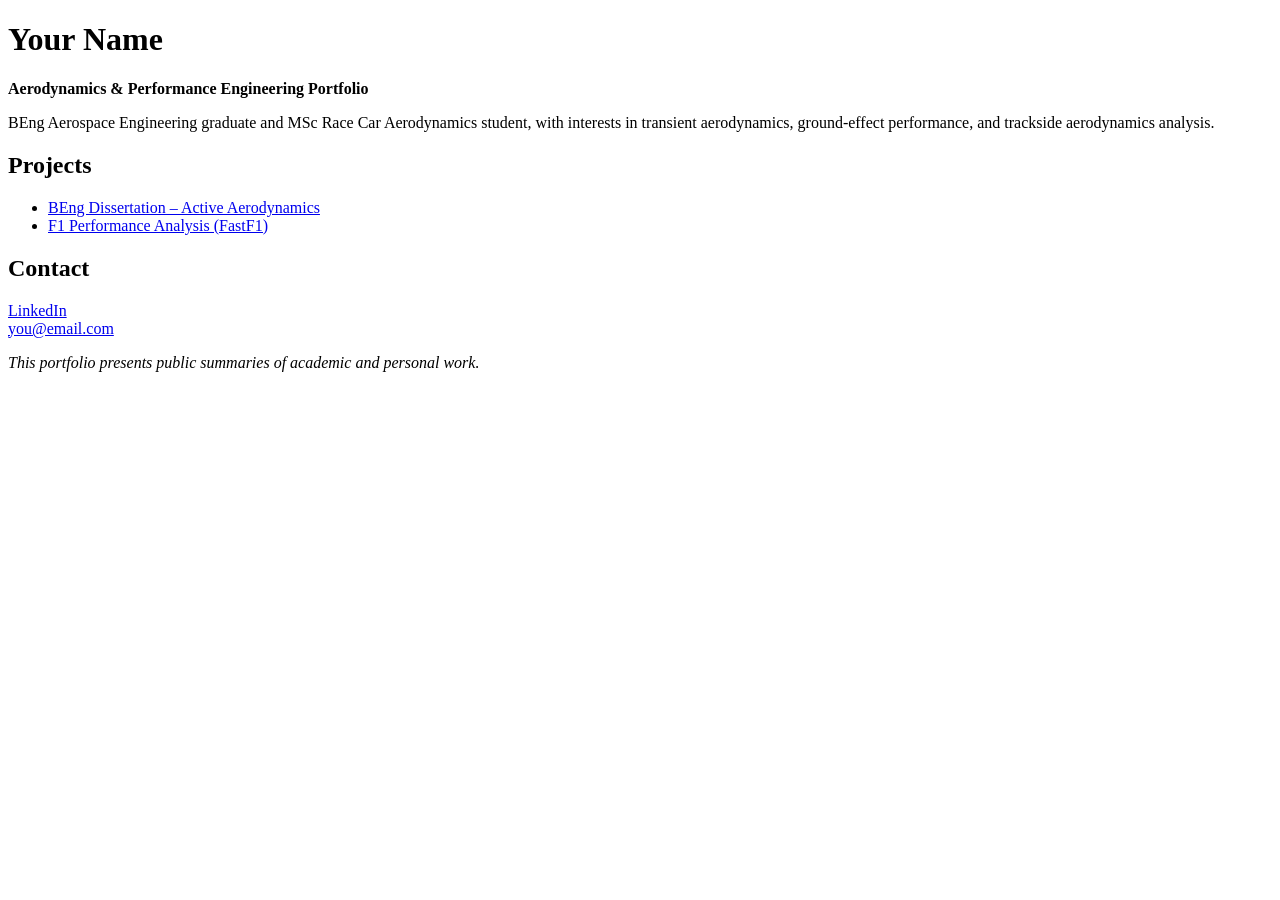
==== index.html @ e030deff "Update index.html" ====
<!DOCTYPE html>
<html lang="en">
<head>
    <meta charset="UTF-8">
    <title>Your Name – Aerodynamics Portfolio</title>
    <meta name="viewport" content="width=device-width, initial-scale=1.0">
</head>
<body>

<h1>Your Name</h1>
<p><strong>Aerodynamics & Performance Engineering Portfolio</strong></p>

<p>
BEng Aerospace Engineering graduate and MSc Race Car Aerodynamics student, 
with interests in transient aerodynamics, ground-effect performance, 
and trackside aerodynamics analysis.
</p>

<h2>Projects</h2>
<ul>
    <li><a href="beng-project.html">BEng Dissertation – Active Aerodynamics</a></li>
    <li><a href="fastf1.html">F1 Performance Analysis (FastF1)</a></li>
</ul>

<h2>Contact</h2>
<p>
<a href="https://www.linkedin.com/in/yourprofile">LinkedIn</a><br>
<a href="mailto:you@email.com">you@email.com</a>
</p>

<p><em>This portfolio presents public summaries of academic and personal work.</em></p>

</body>
</html>
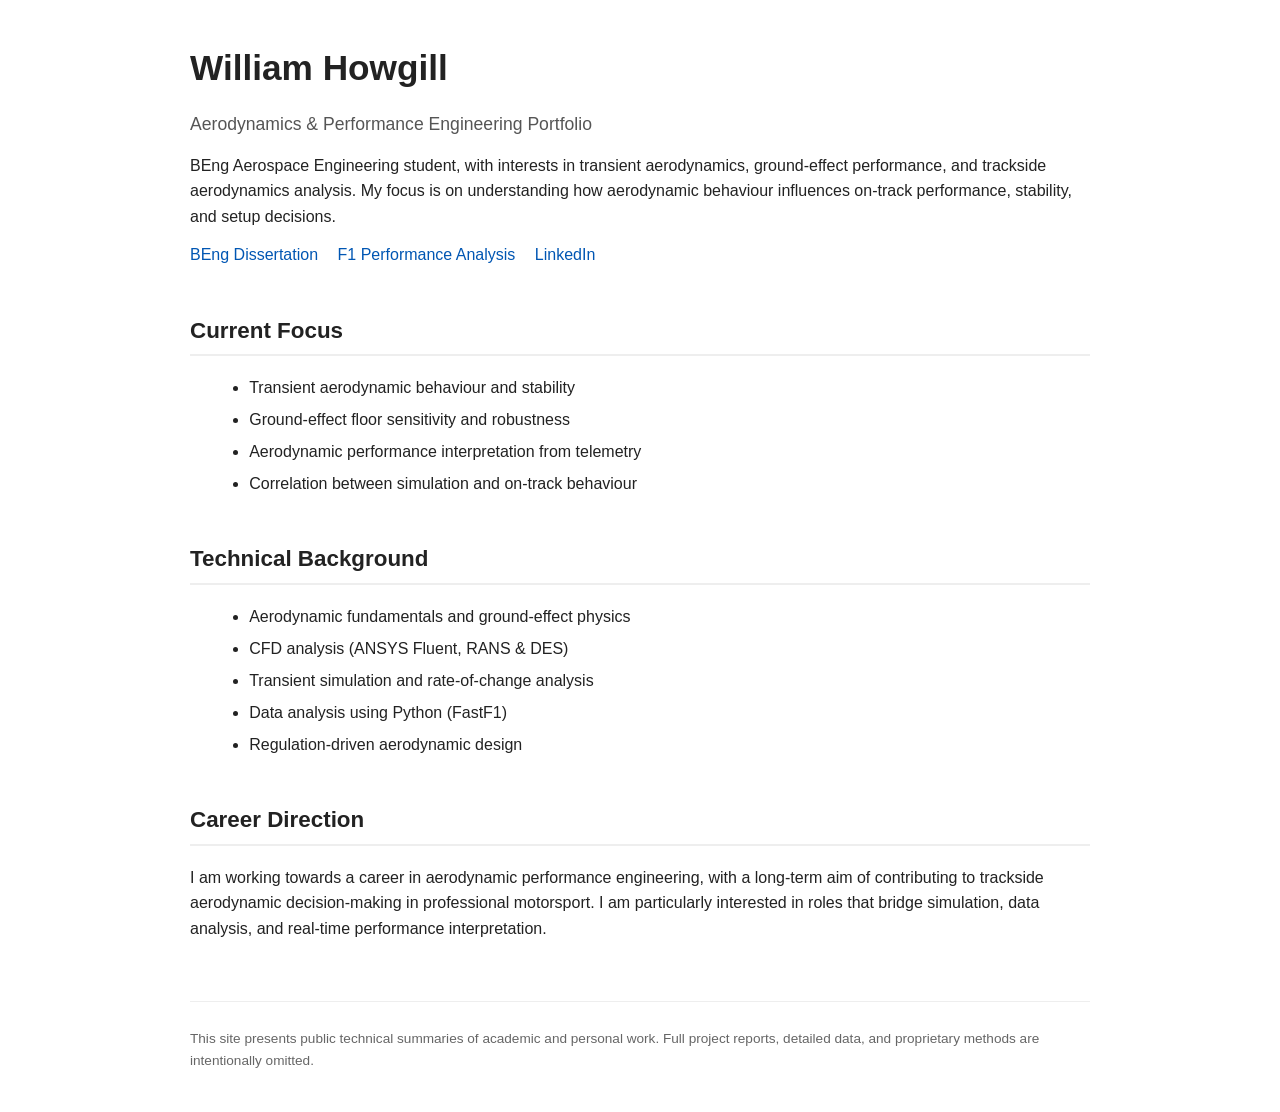
==== commit 10c6fd6e: "Update index.html" ====
--- a/index.html
+++ b/index.html
@@ -2,33 +2,120 @@
 <html lang="en">
 <head>
     <meta charset="UTF-8">
-    <title>Your Name – Aerodynamics Portfolio</title>
+    <title>William Howgill – Aerodynamics & Performance Engineering</title>
     <meta name="viewport" content="width=device-width, initial-scale=1.0">
+
+    <style>
+        body {
+            font-family: Arial, Helvetica, sans-serif;
+            max-width: 900px;
+            margin: 40px auto;
+            padding: 0 20px;
+            line-height: 1.6;
+            color: #222;
+            background-color: #ffffff;
+        }
+
+        h1 {
+            font-size: 2.2em;
+            margin-bottom: 0.2em;
+        }
+
+        h2 {
+            font-size: 1.4em;
+            margin-top: 2em;
+            border-bottom: 2px solid #eee;
+            padding-bottom: 6px;
+        }
+
+        p {
+            margin: 0.8em 0;
+        }
+
+        ul {
+            margin: 0.5em 0 1em 1.2em;
+        }
+
+        li {
+            margin: 0.4em 0;
+        }
+
+        .subtitle {
+            font-size: 1.1em;
+            color: #555;
+        }
+
+        .links a {
+            text-decoration: none;
+            color: #0056b3;
+            margin-right: 15px;
+        }
+
+        .links a:hover {
+            text-decoration: underline;
+        }
+
+        .footer {
+            margin-top: 60px;
+            font-size: 0.85em;
+            color: #666;
+            border-top: 1px solid #eee;
+            padding-top: 15px;
+        }
+    </style>
 </head>
+
 <body>
 
-<h1>Your Name</h1>
-<p><strong>Aerodynamics & Performance Engineering Portfolio</strong></p>
+<h1>William Howgill</h1>
+<p class="subtitle">
+Aerodynamics & Performance Engineering Portfolio
+</p>
 
 <p>
-BEng Aerospace Engineering graduate and MSc Race Car Aerodynamics student, 
-with interests in transient aerodynamics, ground-effect performance, 
-and trackside aerodynamics analysis.
+BEng Aerospace Engineering student, 
+with interests in transient aerodynamics, ground-effect performance, and trackside 
+aerodynamics analysis. My focus is on understanding how aerodynamic behaviour influences 
+on‑track performance, stability, and setup decisions.
 </p>
 
-<h2>Projects</h2>
+<div class="links">
+    <a href="beng-project.html">BEng Dissertation</a>
+    <a href="fastf1.html">F1 Performance Analysis</a>
+    <a href="https://www.linkedin.com/in/yourprofile" target="_blank">LinkedIn</a>
+</div>
+
+<h2>Current Focus</h2>
 <ul>
-    <li><a href="beng-project.html">BEng Dissertation – Active Aerodynamics</a></li>
-    <li><a href="fastf1.html">F1 Performance Analysis (FastF1)</a></li>
+    <li>Transient aerodynamic behaviour and stability</li>
+    <li>Ground‑effect floor sensitivity and robustness</li>
+    <li>Aerodynamic performance interpretation from telemetry</li>
+    <li>Correlation between simulation and on‑track behaviour</li>
 </ul>
 
-<h2>Contact</h2>
+<h2>Technical Background</h2>
+<ul>
+    <li>Aerodynamic fundamentals and ground-effect physics</li>
+    <li>CFD analysis (ANSYS Fluent, RANS & DES)</li>
+    <li>Transient simulation and rate‑of‑change analysis</li>
+    <li>Data analysis using Python (FastF1)</li>
+    <li>Regulation‑driven aerodynamic design</li>
+</ul>
+
+<h2>Career Direction</h2>
 <p>
-<a href="https://www.linkedin.com/in/yourprofile">LinkedIn</a><br>
-<a href="mailto:you@email.com">you@email.com</a>
+I am working towards a career in aerodynamic performance engineering, with a long‑term 
+aim of contributing to trackside aerodynamic decision‑making in professional motorsport. 
+I am particularly interested in roles that bridge simulation, data analysis, and real‑time 
+performance interpretation.
 </p>
 
-<p><em>This portfolio presents public summaries of academic and personal work.</em></p>
+<div class="footer">
+    <p>
+        This site presents public technical summaries of academic and personal work. 
+        Full project reports, detailed data, and proprietary methods are intentionally omitted.
+    </p>
+</div>
 
 </body>
 </html>
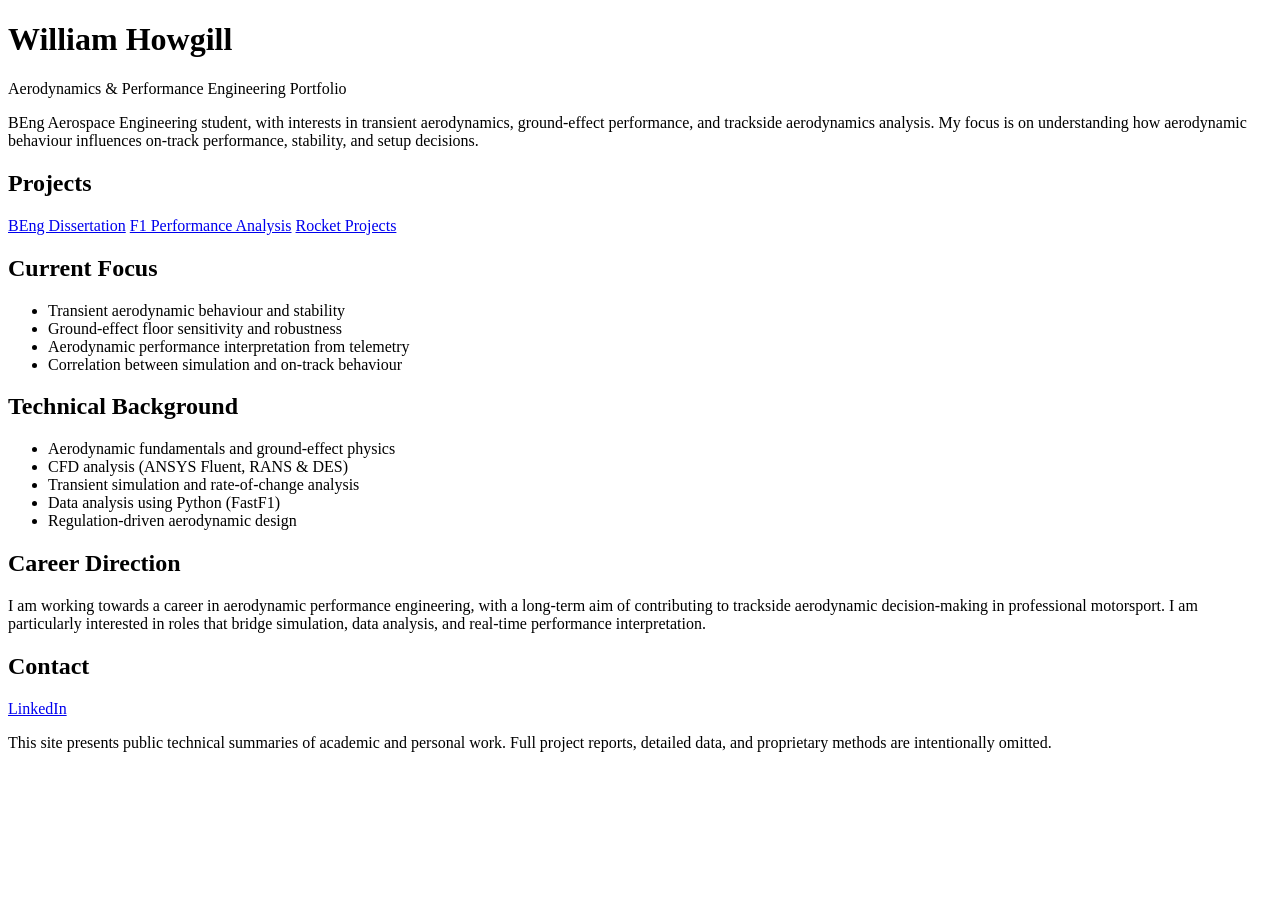
==== commit a051f544: "Update index.html" ====
--- a/index.html
+++ b/index.html
@@ -2,67 +2,9 @@
 <html lang="en">
 <head>
     <meta charset="UTF-8">
-    <title>William Howgill – Aerodynamics & Performance Engineering</title>
+    <title>William Howgill - Aerodynamics & Performance Engineering</title>
     <meta name="viewport" content="width=device-width, initial-scale=1.0">
-
-    <style>
-        body {
-            font-family: Arial, Helvetica, sans-serif;
-            max-width: 900px;
-            margin: 40px auto;
-            padding: 0 20px;
-            line-height: 1.6;
-            color: #222;
-            background-color: #ffffff;
-        }
-
-        h1 {
-            font-size: 2.2em;
-            margin-bottom: 0.2em;
-        }
-
-        h2 {
-            font-size: 1.4em;
-            margin-top: 2em;
-            border-bottom: 2px solid #eee;
-            padding-bottom: 6px;
-        }
-
-        p {
-            margin: 0.8em 0;
-        }
-
-        ul {
-            margin: 0.5em 0 1em 1.2em;
-        }
-
-        li {
-            margin: 0.4em 0;
-        }
-
-        .subtitle {
-            font-size: 1.1em;
-            color: #555;
-        }
-
-        .links a {
-            text-decoration: none;
-            color: #0056b3;
-            margin-right: 15px;
-        }
-
-        .links a:hover {
-            text-decoration: underline;
-        }
-
-        .footer {
-            margin-top: 60px;
-            font-size: 0.85em;
-            color: #666;
-            border-top: 1px solid #eee;
-            padding-top: 15px;
-        }
-    </style>
+    <link rel="stylesheet" href="styles.css">
 </head>
 
 <body>
@@ -76,39 +18,45 @@
 BEng Aerospace Engineering student, 
 with interests in transient aerodynamics, ground-effect performance, and trackside 
 aerodynamics analysis. My focus is on understanding how aerodynamic behaviour influences 
-on‑track performance, stability, and setup decisions.
+on-track performance, stability, and setup decisions.
 </p>
 
+<h2>Projects</h2>
 <div class="links">
     <a href="beng-project.html">BEng Dissertation</a>
     <a href="fastf1.html">F1 Performance Analysis</a>
-    <a href="https://www.linkedin.com/in/yourprofile" target="_blank">LinkedIn</a>
+    <a href="Rockets.html">Rocket Projects</a>
 </div>
 
 <h2>Current Focus</h2>
 <ul>
     <li>Transient aerodynamic behaviour and stability</li>
-    <li>Ground‑effect floor sensitivity and robustness</li>
+    <li>Ground-effect floor sensitivity and robustness</li>
     <li>Aerodynamic performance interpretation from telemetry</li>
-    <li>Correlation between simulation and on‑track behaviour</li>
+    <li>Correlation between simulation and on-track behaviour</li>
 </ul>
 
 <h2>Technical Background</h2>
 <ul>
     <li>Aerodynamic fundamentals and ground-effect physics</li>
     <li>CFD analysis (ANSYS Fluent, RANS & DES)</li>
-    <li>Transient simulation and rate‑of‑change analysis</li>
+    <li>Transient simulation and rate-of-change analysis</li>
     <li>Data analysis using Python (FastF1)</li>
-    <li>Regulation‑driven aerodynamic design</li>
+    <li>Regulation-driven aerodynamic design</li>
 </ul>
 
 <h2>Career Direction</h2>
 <p>
-I am working towards a career in aerodynamic performance engineering, with a long‑term 
-aim of contributing to trackside aerodynamic decision‑making in professional motorsport. 
-I am particularly interested in roles that bridge simulation, data analysis, and real‑time 
+I am working towards a career in aerodynamic performance engineering, with a long-term 
+aim of contributing to trackside aerodynamic decision-making in professional motorsport. 
+I am particularly interested in roles that bridge simulation, data analysis, and real-time 
 performance interpretation.
 </p>
+
+<h2>Contact</h2>
+<div class="links">
+    <a href="https://www.linkedin.com/in/yourprofile" target="_blank">LinkedIn</a>
+</div>
 
 <div class="footer">
     <p>
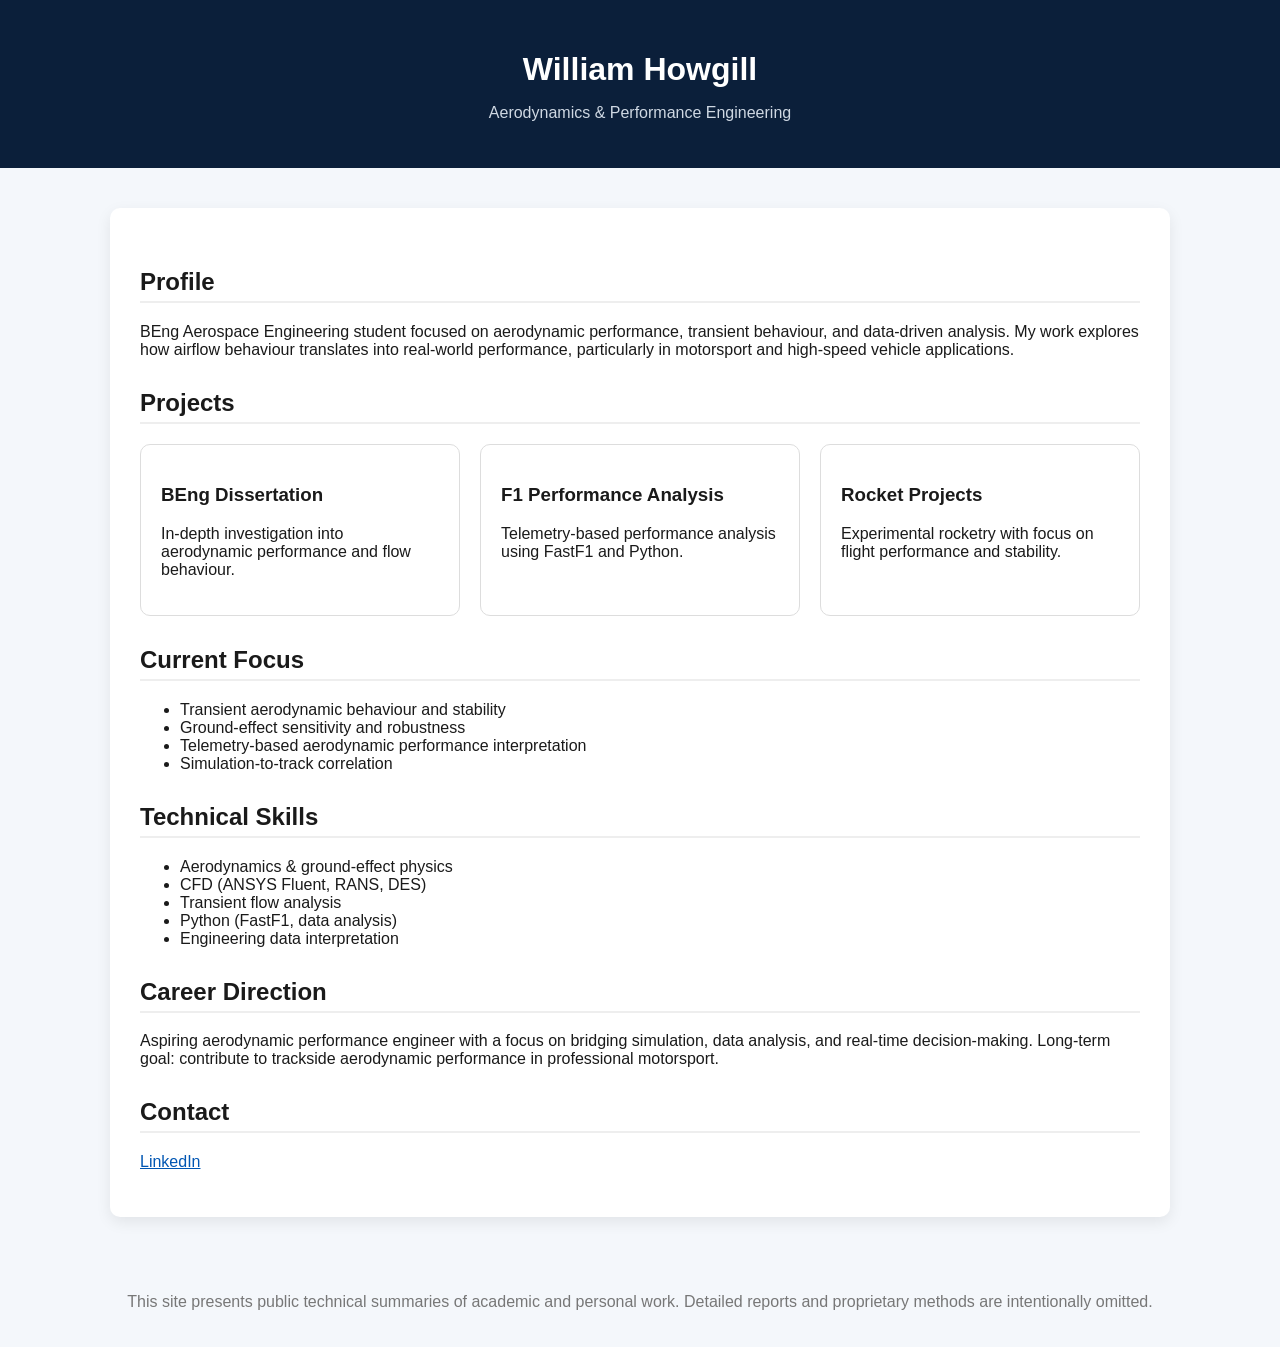
==== commit 21e1e78e: "Update index.html" ====
--- a/index.html
+++ b/index.html
@@ -1,69 +1,104 @@
+
 <!DOCTYPE html>
 <html lang="en">
 <head>
     <meta charset="UTF-8">
-    <title>William Howgill - Aerodynamics & Performance Engineering</title>
+    <title>William Howgill | Aerodynamics & Performance Engineering</title>
     <meta name="viewport" content="width=device-width, initial-scale=1.0">
     <link rel="stylesheet" href="styles.css">
 </head>
 
 <body>
 
-<h1>William Howgill</h1>
-<p class="subtitle">
-Aerodynamics & Performance Engineering Portfolio
-</p>
+<header>
+    <h1>William Howgill</h1>
+    <p class="subtitle">
+        Aerodynamics & Performance Engineering
+    </p>
+</header>
 
-<p>
-BEng Aerospace Engineering student, 
-with interests in transient aerodynamics, ground-effect performance, and trackside 
-aerodynamics analysis. My focus is on understanding how aerodynamic behaviour influences 
-on-track performance, stability, and setup decisions.
-</p>
+<main>
 
-<h2>Projects</h2>
-<div class="links">
-    <a href="beng-project.html">BEng Dissertation</a>
-    <a href="fastf1.html">F1 Performance Analysis</a>
-    <a href="Rockets.html">Rocket Projects</a>
-</div>
+<section>
+    <h2>Profile</h2>
+    <p>
+        BEng Aerospace Engineering student focused on aerodynamic performance,
+        transient behaviour, and data-driven analysis. My work explores how airflow
+        behaviour translates into real-world performance, particularly in motorsport
+        and high-speed vehicle applications.
+    </p>
+</section>
 
-<h2>Current Focus</h2>
-<ul>
-    <li>Transient aerodynamic behaviour and stability</li>
-    <li>Ground-effect floor sensitivity and robustness</li>
-    <li>Aerodynamic performance interpretation from telemetry</li>
-    <li>Correlation between simulation and on-track behaviour</li>
-</ul>
+<section>
+    <h2>Projects</h2>
 
-<h2>Technical Background</h2>
-<ul>
-    <li>Aerodynamic fundamentals and ground-effect physics</li>
-    <li>CFD analysis (ANSYS Fluent, RANS & DES)</li>
-    <li>Transient simulation and rate-of-change analysis</li>
-    <li>Data analysis using Python (FastF1)</li>
-    <li>Regulation-driven aerodynamic design</li>
-</ul>
+    <div class="grid">
 
-<h2>Career Direction</h2>
-<p>
-I am working towards a career in aerodynamic performance engineering, with a long-term 
-aim of contributing to trackside aerodynamic decision-making in professional motorsport. 
-I am particularly interested in roles that bridge simulation, data analysis, and real-time 
-performance interpretation.
-</p>
+        <a href="beng-project.html" class="card">
+            <h3>BEng Dissertation</h3>
+            <p>In-depth investigation into aerodynamic performance and flow behaviour.</p>
+        </a>
 
-<h2>Contact</h2>
-<div class="links">
-    <a href="https://www.linkedin.com/in/yourprofile" target="_blank">LinkedIn</a>
-</div>
+        <a href="fastf1.html" class="card">
+            <h3>F1 Performance Analysis</h3>
+            <p>Telemetry-based performance analysis using FastF1 and Python.</p>
+        </a>
 
-<div class="footer">
+        <a href="rockets.html" class="card">
+            <h3>Rocket Projects</h3>
+            <p>Experimental rocketry with focus on flight performance and stability.</p>
+        </a>
+
+    </div>
+</section>
+
+<section>
+    <h2>Current Focus</h2>
+    <ul>
+        <li>Transient aerodynamic behaviour and stability</li>
+        <li>Ground-effect sensitivity and robustness</li>
+        <li>Telemetry-based aerodynamic performance interpretation</li>
+        <li>Simulation-to-track correlation</li>
+    </ul>
+</section>
+
+<section>
+    <h2>Technical Skills</h2>
+    <ul>
+        <li>Aerodynamics & ground-effect physics</li>
+        <li>CFD (ANSYS Fluent, RANS, DES)</li>
+        <li>Transient flow analysis</li>
+        <li>Python (FastF1, data analysis)</li>
+        <li>Engineering data interpretation</li>
+    </ul>
+</section>
+
+<section>
+    <h2>Career Direction</h2>
     <p>
-        This site presents public technical summaries of academic and personal work. 
-        Full project reports, detailed data, and proprietary methods are intentionally omitted.
+        Aspiring aerodynamic performance engineer with a focus on bridging simulation,
+        data analysis, and real-time decision-making. Long-term goal: contribute to
+        trackside aerodynamic performance in professional motorsport.
     </p>
-</div>
+</section>
+
+<section>
+    <h2>Contact</h2>
+    <p>
+        <a href="https://www.linkedin.com/in/yourprofile" target="_blank">
+            LinkedIn
+        </a>
+    </p>
+</section>
+
+</main>
+
+<footer class="footer">
+    <p>
+        This site presents public technical summaries of academic and personal work.
+        Detailed reports and proprietary methods are intentionally omitted.
+    </p>
+</footer>
 
 </body>
 </html>
--- a/styles.css
+++ b/styles.css
@@ -0,0 +1,123 @@
+
+/* -------- GLOBAL -------- */
+body {
+    font-family: "Segoe UI", Arial, sans-serif;
+    margin: 0;
+    background: #f4f7fb;
+    color: #1a1a1a;
+}
+
+/* -------- HEADER -------- */
+header {
+    background: #0b1f3a;
+    color: white;
+    padding: 30px 20px;
+    text-align: center;
+}
+
+.subtitle {
+    color: #cfd8e3;
+}
+
+/* -------- MAIN -------- */
+main {
+    max-width: 1000px;
+    margin: 40px auto;
+    background: white;
+    padding: 30px;
+    border-radius: 10px;
+    box-shadow: 0 5px 15px rgba(0,0,0,0.08);
+}
+
+/* -------- HEADINGS -------- */
+h1 {
+    margin-bottom: 10px;
+}
+
+h2 {
+    margin-top: 30px;
+    border-bottom: 2px solid #eee;
+    padding-bottom: 5px;
+}
+
+/* -------- GRID (PROJECTS) -------- */
+.grid {
+    display: grid;
+    grid-template-columns: repeat(auto-fit, minmax(250px, 1fr));
+    gap: 20px;
+}
+
+/* -------- CARDS -------- */
+.card {
+    background: #ffffff;
+    padding: 20px;
+    border-radius: 10px;
+    border: 1px solid #ddd;
+    text-decoration: none;
+    color: inherit;
+    transition: 0.2s ease;
+}
+
+.card:hover {
+    transform: translateY(-5px);
+    box-shadow: 0 6px 15px rgba(0,0,0,0.12);
+}
+
+/* -------- LINKS -------- */
+a {
+    color: #0056b3;
+}
+
+.back-link {
+    display: inline-block;
+    margin-bottom: 20px;
+}
+
+/* -------- PROJECT LAYOUT -------- */
+.project-layout {
+    display: grid;
+    grid-template-columns: 1fr 1fr;
+    gap: 30px;
+    align-items: center;
+}
+
+/* -------- IMAGE -------- */
+.rocket-img {
+    width: 100%;
+    border-radius: 8px;
+}
+
+/* -------- TABLE -------- */
+table {
+    width: 100%;
+    margin-top: 20px;
+    border-collapse: collapse;
+}
+
+th, td {
+    padding: 10px;
+    border: 1px solid #ddd;
+    text-align: center;
+}
+
+th {
+    background: #eef3f8;
+}
+
+tr:nth-child(even) {
+    background: #fafafa;
+}
+
+/* -------- FOOTER -------- */
+footer {
+    text-align: center;
+    padding: 20px;
+    color: #777;
+}
+
+/* -------- RESPONSIVE -------- */
+@media (max-width: 700px) {
+    .project-layout {
+        grid-template-columns: 1fr;
+    }
+}
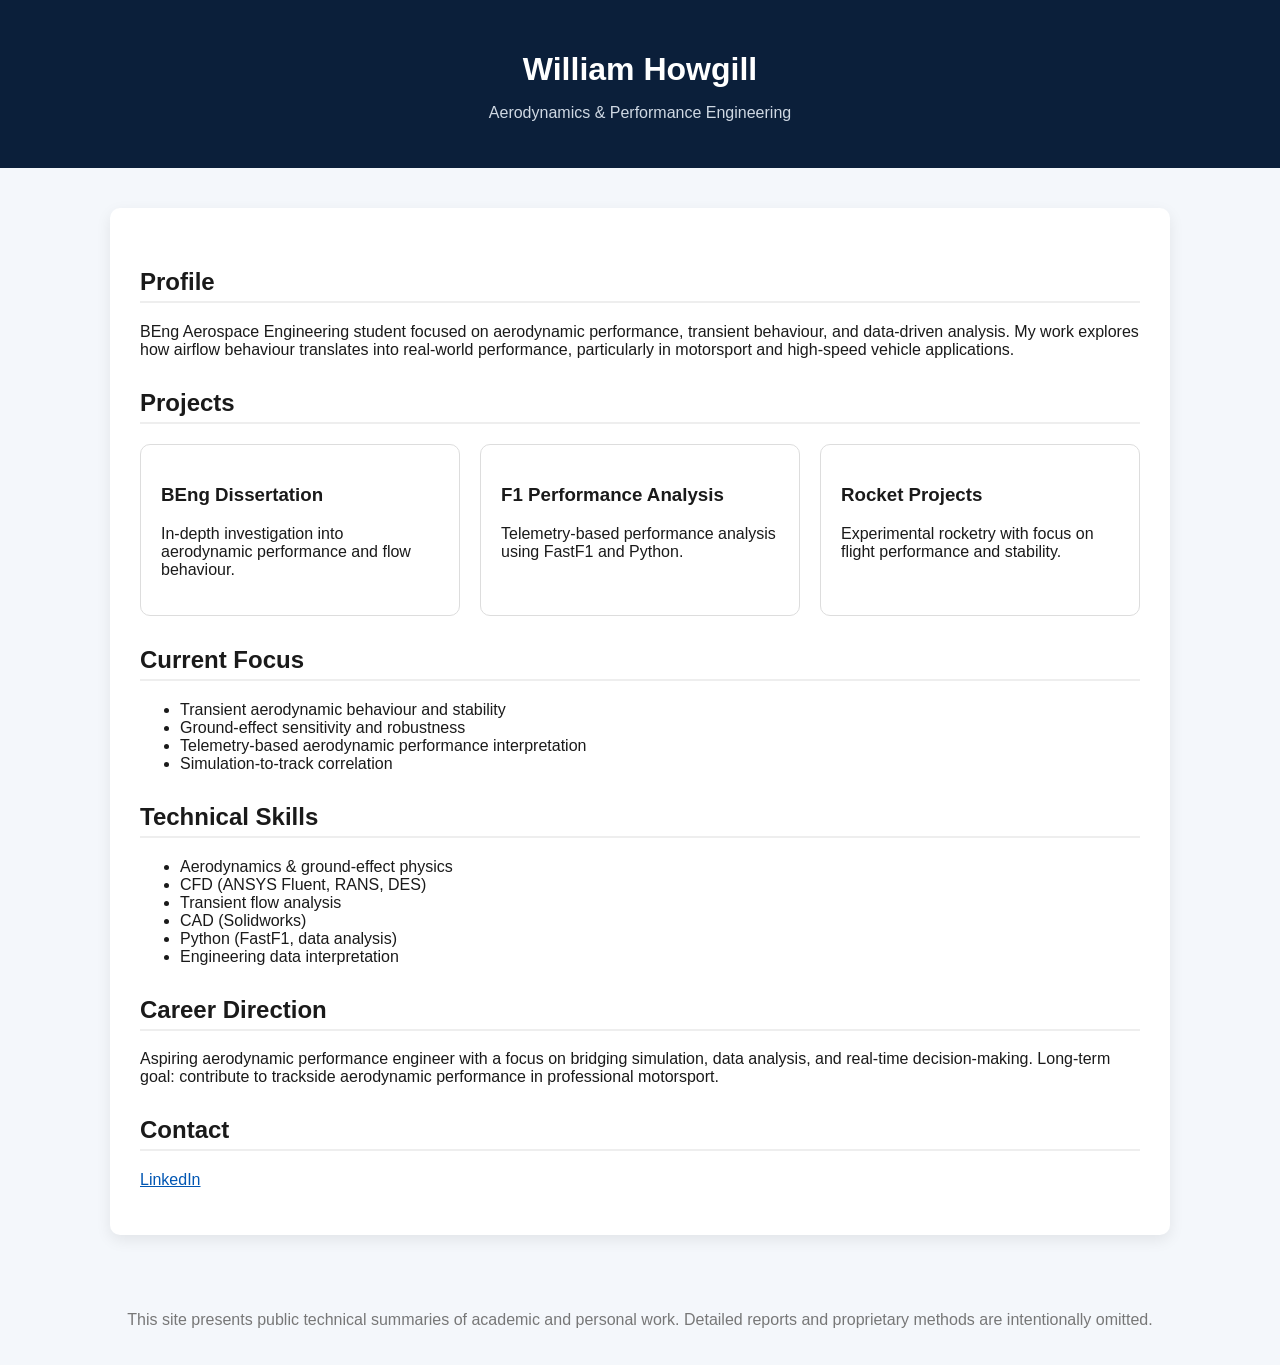
==== commit 7507bd7f: "Update index.html" ====
--- a/index.html
+++ b/index.html
@@ -68,6 +68,7 @@
         <li>Aerodynamics & ground-effect physics</li>
         <li>CFD (ANSYS Fluent, RANS, DES)</li>
         <li>Transient flow analysis</li>
+        <li>CAD (Solidworks)</li>
         <li>Python (FastF1, data analysis)</li>
         <li>Engineering data interpretation</li>
     </ul>
